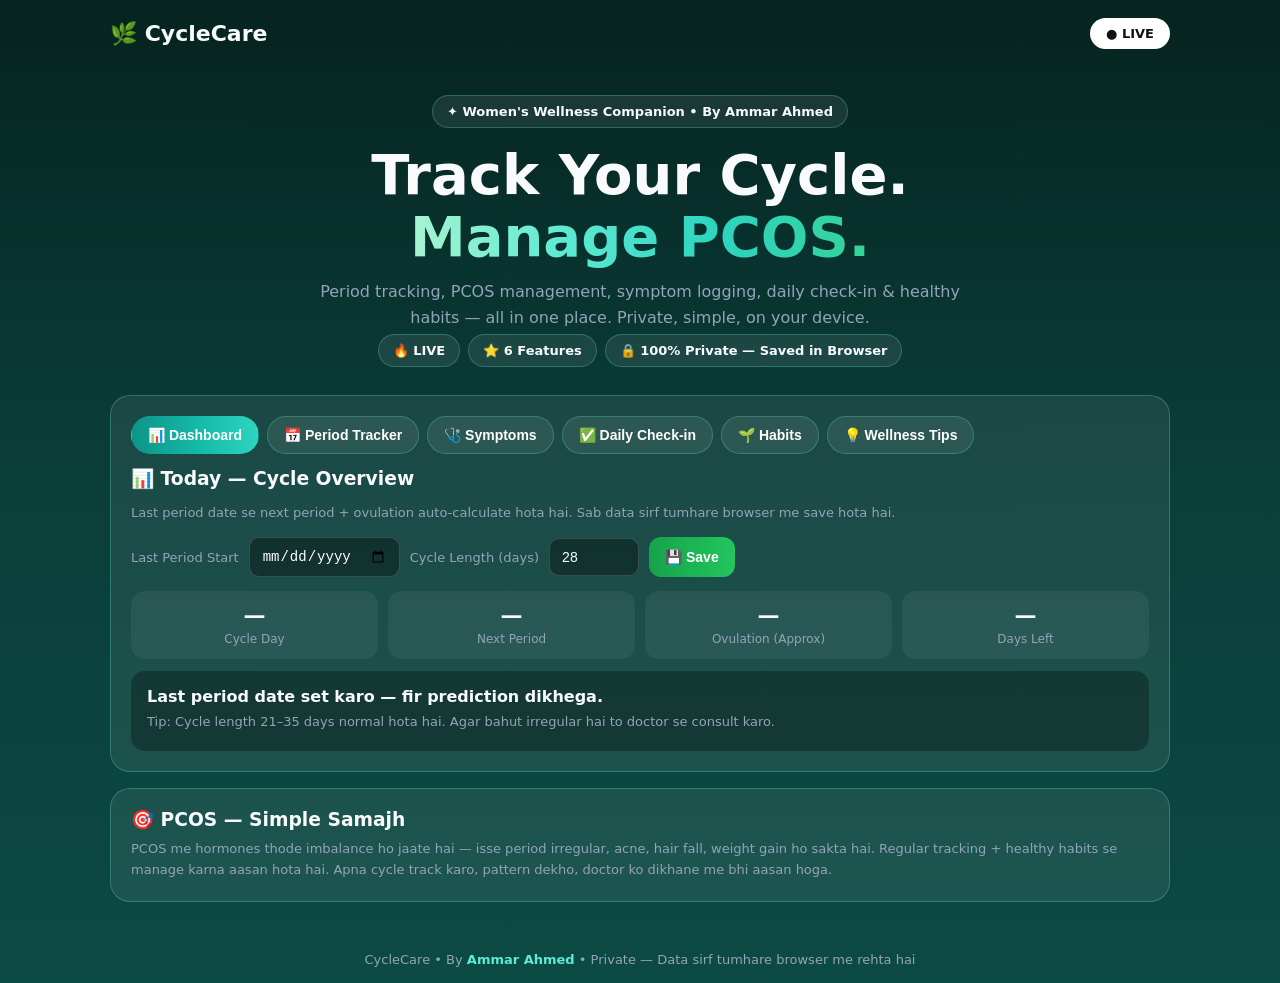
==== index.html @ 5d0e98dc "Update index.html" ====
<!DOCTYPE html>
<html lang="en">
<head><style>
@font-face {
  font-family: "Optimistic";
  font-style: normal;
  font-weight: 400 600;
  font-display: swap;
  src: url("/fonts/OptimisticAI_VF_Optimized.woff2") format("woff2");
}
@font-face {
  font-family: "Optimistic Mono";
  font-style: normal;
  font-weight: 400;
  font-display: swap;
  src: url("/fonts/OptimisticMono_W_TextRegular.woff2") format("woff2");
}
:where(html) {
  font-family: "Optimistic", system-ui, sans-serif;
}
:where(code, pre, kbd, samp) {
  font-family: "Optimistic Mono", ui-monospace, monospace;
}
</style>
<meta charset="utf-8">
<meta name="viewport" content="width=device-width,initial-scale=1">
<title>CycleCare - PCOS Management - Ammar Ahmed</title>
<link rel="stylesheet" href="cyclecare.css">
<style>
*{box-sizing:border-box}body{margin:0;font-family:system-ui,sans-serif;background:linear-gradient(180deg,#06231F 0%,#0A3D38 45%,#0C4A44 100%);color:#f8fafc;min-height:100vh}
.topnav{max-width:1100px;margin:0 auto;padding:18px 20px;display:flex;justify-content:space-between;align-items:center}.logo{font-weight:800;font-size:22px}.live{background:#fff;color:#111;padding:8px 16px;border-radius:999px;font-weight:700;font-size:13px}
.hero{max-width:1100px;margin:0 auto;padding:24px 20px 6px;text-align:center}.hero h1{font-size:clamp(36px,7vw,56px);line-height:1.1;margin:12px 0}.hero h1 span{background:linear-gradient(90deg,#A7F3D0,#5EEAD4,#2DD4BF,#34D399);-webkit-background-clip:text;-webkit-text-fill-color:transparent;background-clip:text}.hero p{color:#94a3b8;max-width:640px;margin:0 auto;line-height:1.6}
.pill{background:rgba(255,255,255,.08);border:1px solid rgba(94,234,212,.28);padding:8px 14px;border-radius:999px;font-size:13px;font-weight:600;display:inline-block;margin:4px}
.wrap{max-width:1100px;margin:0 auto;padding:18px 20px}.card{background:rgba(255,255,255,.07);border:1px solid rgba(94,234,212,.28);border-radius:20px;padding:20px;margin-bottom:16px}
.tabs{display:flex;gap:8px;flex-wrap:wrap;margin-bottom:14px}.tab{padding:10px 16px;border-radius:999px;background:rgba(255,255,255,.08);border:1px solid rgba(94,234,212,.28);color:#fff;cursor:pointer;font-weight:700;font-size:14px}.tab.active{background:linear-gradient(90deg,#0D9488,#14B8A6,#2DD4BF);border-color:transparent}
.controls{display:flex;gap:10px;flex-wrap:wrap;align-items:center}.controls label{font-size:13px;color:#94a3b8}.controls select,.controls input[type=number],.controls input[type=date]{background:rgba(0,0,0,.35);border:1px solid rgba(255,255,255,.15);color:#fff;padding:10px 12px;border-radius:10px;font-size:14px}
button{padding:12px 16px;border:none;border-radius:12px;background:linear-gradient(90deg,#0D9488,#14B8A6,#2DD4BF);color:#fff;font-weight:700;cursor:pointer;font-size:14px}button.secondary{background:#334155}button.green{background:linear-gradient(90deg,#16a34a,#22c55e)}button.red{background:#7f1d1d}
.stats{display:flex;gap:10px;flex-wrap:wrap}.stat{flex:1;min-width:110px;background:rgba(255,255,255,.06);border-radius:14px;padding:12px;text-align:center}.stat b{font-size:22px;display:block}.stat span{font-size:12px;color:#94a3b8}
.chip{display:inline-block;padding:8px 12px;border-radius:999px;background:rgba(255,255,255,.08);border:1px solid rgba(94,234,212,.28);margin:4px;cursor:pointer;font-size:13px}.chip.on{background:linear-gradient(90deg,#0D9488,#14B8A6);border-color:transparent}
.cal{display:grid;grid-template-columns:repeat(7,1fr);gap:6px;margin-top:12px}.day{background:rgba(0,0,0,.3);border:1px solid rgba(94,234,212,.2);border-radius:12px;padding:10px 4px;text-align:center;cursor:pointer;font-size:13px}.day.period{background:linear-gradient(135deg,#DC2626,#F87171);color:#fff}.day.ovu{background:linear-gradient(135deg,#F59E0B,#FDE68A);color:#111}.day.today{outline:2px solid #2DD4BF}
.list-box{background:rgba(0,0,0,.3);border-radius:14px;padding:16px;min-height:80px}.small{font-size:13px;color:#94a3b8;line-height:1.6}.footer{text-align:center;color:#94a3b8;font-size:13px;padding:16px}
.habit{display:flex;justify-content:space-between;align-items:center;background:rgba(0,0,0,.3);border-radius:12px;padding:12px;margin:8px 0}
</style>
</head>
<body>
<div class="topnav"><div class="logo">🌿 CycleCare</div><div class="live">● LIVE</div></div>
<div class="hero"><div class="pill">✦ Women's Wellness Companion • By Ammar Ahmed</div><h1>Track Your Cycle.<br><span>Manage PCOS.</span></h1><p>Period tracking, PCOS management, symptom logging, daily check-in & healthy habits — all in one place. Private, simple, on your device.</p><div><span class="pill">🔥 LIVE</span><span class="pill">⭐ 6 Features</span><span class="pill">🔒 100% Private — Saved in Browser</span></div></div>
<div class="wrap">
<div class="card">
<div class="tabs" id="tabs">
<button class="tab active" type="button" data-tab="dashboard" onclick="switchTab('dashboard')">📊 Dashboard</button>
<button class="tab" type="button" data-tab="tracker" onclick="switchTab('tracker')">📅 Period Tracker</button>
<button class="tab" type="button" data-tab="symptoms" onclick="switchTab('symptoms')">🩺 Symptoms</button>
<button class="tab" type="button" data-tab="checkin" onclick="switchTab('checkin')">✅ Daily Check-in</button>
<button class="tab" type="button" data-tab="habits" onclick="switchTab('habits')">🌱 Habits</button>
<button class="tab" type="button" data-tab="tips" onclick="switchTab('tips')">💡 Wellness Tips</button>
</div>

<div id="panel-dashboard">
<h3 style="margin:0">📊 Today — Cycle Overview</h3>
<p class="small">Last period date se next period + ovulation auto-calculate hota hai. Sab data sirf tumhare browser me save hota hai.</p>
<div class="controls"><label>Last Period Start</label><input type="date" id="lastPeriod"><label>Cycle Length (days)</label><input type="number" id="cycleLen" value="28" min="21" max="45" style="width:90px"><button type="button" class="green" onclick="saveSettings()">💾 Save</button></div>
<div class="stats" style="margin-top:14px"><div class="stat"><b id="cycleDay">—</b><span>Cycle Day</span></div><div class="stat"><b id="nextPeriod">—</b><span>Next Period</span></div><div class="stat"><b id="ovuDay">—</b><span>Ovulation (Approx)</span></div><div class="stat"><b id="daysLeft">—</b><span>Days Left</span></div></div>
<div class="list-box" style="margin-top:12px"><b id="dashMsg">Last period date set karo — fir prediction dikhega.</b><p class="small" id="dashTip" style="margin:6px 0 0">Tip: Cycle length 21–35 days normal hota hai. Agar bahut irregular hai to doctor se consult karo.</p></div>
</div>

<div id="panel-tracker" style="display:none">
<h3 style="margin:0">📅 Period Tracker — This Month</h3><p class="small">Kisi bhi date pe click karo — Period / Spotting / Clear. Red = Period, Yellow = Ovulation (approx).</p>
<div class="controls"><button type="button" onclick="prevMonth()">◀ Prev</button><b id="monthLabel"></b><button type="button" onclick="nextMonth()">Next ▶</button><button type="button" class="secondary" onclick="clearMarks()">🗑️ Clear Marks</button></div>
<div class="cal" id="calendar"></div><p class="small" id="calMsg">Tap a date to mark Period.</p>
</div>

<div id="panel-symptoms" style="display:none">
<h3 style="margin:0">🩺 Symptoms — Aaj kaisa feel ho raha hai?</h3><p class="small">Symptoms pe click karo — selected wale save ho jayenge. Fir neeche Save dabao.</p>
<div id="symptomChips"></div>
<div class="controls" style="margin-top:10px"><button type="button" class="green" onclick="saveSymptoms()">💾 Save Today's Symptoms</button><button type="button" class="secondary" onclick="clearSymptoms()">Clear</button></div>
<div class="list-box" style="margin-top:12px"><b>Saved:</b><p class="small" id="savedSymptoms">Abhi kuch saved nahi hai.</p></div>
</div>

<div id="panel-checkin" style="display:none">
<h3 style="margin:0">✅ Daily Check-in</h3><p class="small">Mood, Energy, Sleep, Water, Exercise — daily track karo, pattern samajh aayega.</p>
<div class="controls"><label>Mood</label><select id="mood"><option>😊 Happy</option><option>😐 Okay</option><option>😔 Low</option><option>😡 Irritated</option><option>😰 Anxious</option></select><label>Energy (1-10)</label><input type="number" id="energy" value="6" min="1" max="10" style="width:80px"><label>Sleep (hrs)</label><input type="number" id="sleep" value="7" min="0" max="14" style="width:80px"><label>Water (glasses)</label><input type="number" id="water" value="6" min="0" max="15" style="width:80px"></div>
<div class="controls" style="margin-top:10px"><label>Exercise</label><select id="exercise"><option>🚶 Walk</option><option>🧘 Yoga</option><option>🏃 Run</option><option>🏋️ Gym</option><option>❌ Rest Day</option></select><button type="button" class="green" onclick="saveCheckin()">💾 Save Check-in</button></div>
<div class="list-box" style="margin-top:12px"><b>Today's Check-in:</b><p class="small" id="savedCheckin">Abhi check-in nahi hua.</p></div>
</div>

<div id="panel-habits" style="display:none">
<h3 style="margin:0">🌱 Healthy Habits for PCOS</h3><p class="small">Roz ke chhote habits — tick karo, streak banao.</p>
<div id="habitList"></div><p class="small" id="habitScore">Completed: 0 / 6</p>
</div>

<div id="panel-tips" style="display:none">
<h3 style="margin:0">💡 Wellness Tips</h3>
<div class="list-box"><b>🥗 Diet:</b><p class="small">High-fibre food, protein har meal me, sugary drinks kam. Whole grains + green vegetables PCOS me help karte hai.</p></div>
<div class="list-box" style="margin-top:10px"><b>🏃 Movement:</b><p class="small">Roz 30 min walk ya yoga. Heavy workout se zyada regular light exercise PCOS me better hota hai.</p></div>
<div class="list-box" style="margin-top:10px"><b>😴 Sleep:</b><p class="small">7-8 hrs sleep lo. Late night + phone light hormones ko disturb karta hai.</p></div>
<div class="list-box" style="margin-top:10px"><b>⚠️ Doctor kab dikhaye:</b><p class="small">Period 3+ mahine miss, bahut heavy bleeding, bahut dard, ya achanak weight gain/hair fall — to doctor se consult karo. Ye app medical advice nahi hai.</p></div>
</div>
</div>
<div class="card"><h3 style="margin:0 0 8px">🎯 PCOS — Simple Samajh</h3><p class="small" style="margin:0">PCOS me hormones thode imbalance ho jaate hai — isse period irregular, acne, hair fall, weight gain ho sakta hai. Regular tracking + healthy habits se manage karna aasan hota hai. Apna cycle track karo, pattern dekho, doctor ko dikhane me bhi aasan hoga.</p></div>
</div>
<div class="footer">CycleCare • By <b style="color:#5EEAD4">Ammar Ahmed</b> • Private — Data sirf tumhare browser me rehta hai</div>
<script>
var symptomsList=['Cramps','Bloating','Mood Swings','Acne','Hair Fall','Fatigue','Headache','Back Pain','Nausea','Breast Tenderness','Cravings','Irregular Period'];
var selectedSymptoms=[];var marks={};var viewDate=new Date();
var habitsList=['🥗 Healthy Breakfast','💧 8 Glasses Water','🚶 30 Min Walk','🧘 10 Min Yoga / Stretch','😴 7+ Hrs Sleep','📵 No Phone 30 Min Before Sleep'];
var habitDone=[];
function switchTab(tab){document.querySelectorAll('.tab').forEach(function(b){b.classList.toggle('active',b.getAttribute('data-tab')===tab)});['dashboard','tracker','symptoms','checkin','habits','tips'].forEach(function(p){var el=document.getElementById('panel-'+p);if(el)el.style.display=(p===tab)?'block':'none'});if(tab==='tracker')renderCalendar();}
function saveSettings(){var d=document.getElementById('lastPeriod').value;var len=parseInt(document.getElementById('cycleLen').value)||28;if(!d){alert('Last period date choose karo');return}localStorage.setItem('cc_last',d);localStorage.setItem('cc_len',len);updateDashboard();alert('Saved ✅');}
function updateDashboard(){var d=localStorage.getItem('cc_last');var len=parseInt(localStorage.getItem('cc_len')||28);document.getElementById('cycleLen').value=len;if(!d)return;document.getElementById('lastPeriod').value=d;var last=new Date(d);var today=new Date();today.setHours(0,0,0,0);var diff=Math.floor((today-last)/86400000)+1;var next=new Date(last);next.setDate(next.getDate()+len);var ovu=new Date(last);ovu.setDate(ovu.getDate()+Math.floor(len/2));var left=Math.max(0,Math.ceil((next-today)/86400000));document.getElementById('cycleDay').innerText='Day '+Math.max(1,diff);document.getElementById('nextPeriod').innerText=next.toDateString().slice(4);document.getElementById('ovuDay').innerText=ovu.toDateString().slice(4);document.getElementById('daysLeft').innerText=left+' days';document.getElementById('dashMsg').innerText='Cycle Day '+diff+' — Next period '+next.toDateString().slice(4)+' ko expected hai.';}
function renderCalendar(){var y=viewDate.getFullYear(),m=viewDate.getMonth();document.getElementById('monthLabel').innerText=viewDate.toLocaleString('en',{month:'long',year:'numeric'});var box=document.getElementById('calendar');box.innerHTML='';var first=new Date(y,m,1);var days=new Date(y,m+1,0).getDate();for(var i=0;i<first.getDay();i++){var e=document.createElement('div');box.appendChild(e);}for(var d=1;d<=days;d++){var dt=new Date(y,m,d);var key=dt.toISOString().slice(0,10);var el=document.createElement('div');el.className='day';el.innerText=d;if(marks[key])el.classList.add('period');var today=new Date();if(dt.toDateString()===today.toDateString())el.classList.add('today');(function(k,el2){el2.onclick=function(){if(marks[k])delete marks[k];else marks[k]='period';localStorage.setItem('cc_marks',JSON.stringify(marks));renderCalendar();}})(key,el);box.appendChild(el);}document.getElementById('calMsg').innerText='Marked days: '+Object.keys(marks).length;}
function prevMonth(){viewDate.setMonth(viewDate.getMonth()-1);renderCalendar();}function nextMonth(){viewDate.setMonth(viewDate.getMonth()+1);renderCalendar();}function clearMarks(){marks={};localStorage.removeItem('cc_marks');renderCalendar();}
function renderSymptoms(){var box=document.getElementById('symptomChips');box.innerHTML='';symptomsList.forEach(function(s){var c=document.createElement('span');c.className='chip'+(selectedSymptoms.includes(s)?' on':'');c.innerText=s;c.onclick=function(){if(selectedSymptoms.includes(s))selectedSymptoms=selectedSymptoms.filter(function(x){return x!==s});else selectedSymptoms.push(s);renderSymptoms();};box.appendChild(c);});}
function saveSymptoms(){localStorage.setItem('cc_symptoms_'+new Date().toISOString().slice(0,10),JSON.stringify(selectedSymptoms));document.getElementById('savedSymptoms').innerText=selectedSymptoms.length?selectedSymptoms.join(', '):'Koi symptom select nahi kiya.';alert('Symptoms saved ✅');}function clearSymptoms(){selectedSymptoms=[];renderSymptoms();}
function saveCheckin(){var data={mood:document.getElementById('mood').value,energy:document.getElementById('energy').value,sleep:document.getElementById('sleep').value,water:document.getElementById('water').value,exercise:document.getElementById('exercise').value};localStorage.setItem('cc_checkin_'+new Date().toISOString().slice(0,10),JSON.stringify(data));document.getElementById('savedCheckin').innerText=data.mood+' | Energy '+data.energy+'/10 | Sleep '+data.sleep+'h | Water '+data.water+' glasses | '+data.exercise;alert('Check-in saved ✅');}
function renderHabits(){var box=document.getElementById('habitList');box.innerHTML='';habitsList.forEach(function(h,i){var row=document.createElement('div');row.className='habit';var done=habitDone.includes(i);row.innerHTML='<span>'+(done?'✅ ':'⬜ ')+h+'</span>';var b=document.createElement('button');b.innerText=done?'Done ✓':'Mark Done';b.className=done?'green':'secondary';b.onclick=function(){if(done)habitDone=habitDone.filter(function(x){return x!==i});else habitDone.push(i);localStorage.setItem('cc_habits_'+new Date().toISOString().slice(0,10),JSON.stringify(habitDone));renderHabits();};row.appendChild(b);box.appendChild(row);});document.getElementById('habitScore').innerText='Completed: '+habitDone.length+' / '+habitsList.length;}
function loadAll(){try{marks=JSON.parse(localStorage.getItem('cc_marks')||'{}');}catch(e){marks={};}var today=new Date().toISOString().slice(0,10);try{habitDone=JSON.parse(localStorage.getItem('cc_habits_'+today)||'[]');}catch(e){habitDone=[];}var s=localStorage.getItem('cc_symptoms_'+today);if(s)document.getElementById('savedSymptoms').innerText=JSON.parse(s).join(', ')||'—';var c=localStorage.getItem('cc_checkin_'+today);if(c){var d=JSON.parse(c);document.getElementById('savedCheckin').innerText=d.mood+' | Energy '+d.energy+'/10 | Sleep '+d.sleep+'h | Water '+d.water+' glasses | '+d.exercise;}updateDashboard();renderCalendar();renderSymptoms();renderHabits();}
loadAll();
</script>
<script>(function(){var loc=location.href.replace(/#.*$/,"");var ATTR_NAMES=["data-product-id","data-productid","data-product_id","product-id","productid","product_id","data-source-entity-id","source-entity-id","source_entity_id","data-product","data-metadata","data-meta"];var DATASET_KEYS=["productId","productid","product_id","sourceEntityId","sourceentityid","source_entity_id","product","metadata","meta"];function readProductId(value){if(typeof value!=="string"||value.length===0)return null;if(/^[0-9]{6,}$/.test(value))return value;var match=value.match(/(?:product(?:_|-)?id|source(?:_|-)?entity(?:_|-)?id)["'=:\s]+([0-9]{6,})/i);return match?match[1]:null}function extractProductId(start){for(var node=start;node&&node!==document.body;node=node.parentElement){for(var i=0;i<ATTR_NAMES.length;i++){var attrValue=node.getAttribute&&node.getAttribute(ATTR_NAMES[i]);var attrProductId=readProductId(attrValue);if(attrProductId)return attrProductId}var dataset=node.dataset||null;if(dataset){for(var j=0;j<DATASET_KEYS.length;j++){var dataValue=dataset[DATASET_KEYS[j]];var dataProductId=readProductId(dataValue);if(dataProductId)return dataProductId}}}return null}function isInlineMediaSlotElement(node){return !!(node&&node.getAttribute&&node.getAttribute("data-clippy-inline-media-slot")!==null)}function findInlineMediaSlot(start){for(var node=start;node&&node!==document.body;node=node.parentElement){if(isInlineMediaSlotElement(node))return node}return null}function readInlineMediaUrl(node){if(!node)return null;return node.getAttribute&&((node.getAttribute("data-clippy-inline-media-url")||node.getAttribute("data-url")||node.getAttribute("data_url")))||node.href||null}function stripHash(url){return String(url).replace(/#.*$/,"")}function urlsMatch(a,b){if(!a||!b)return false;try{return stripHash(new URL(a,loc).href)===stripHash(new URL(b,loc).href)}catch(_){return stripHash(a)===stripHash(b)}}function isFirstPartyReelUrl(value){try{var url=new URL(value,loc);if(url.protocol!=="https:")return false;var host=url.hostname.toLowerCase();var supported=host==="instagram.com"||host.endsWith(".instagram.com")||host==="facebook.com"||host.endsWith(".facebook.com");return supported&&/\/reels?\//i.test(url.pathname)}catch(_){return false}}function isInlineMediaUrlClick(node,href){var slot=findInlineMediaSlot(node);if(!slot)return false;var slotUrl=readInlineMediaUrl(slot);if(slotUrl)return urlsMatch(href,slotUrl);return isFirstPartyReelUrl(href)}function findDataHref(start){for(var node=start;node&&node!==document.body;node=node.parentElement){if(node.getAttribute){var href=node.getAttribute("data-href")||node.getAttribute("data-url");if(href)return{href:href,node:node}}}return null}var nativeOpen=window.open;window.open=function(url){if(parent!==window&&typeof url==="string"&&/^https?:\/\//.test(url)){parent.postMessage({type:"ecto:usercontent-link-click",href:url},"*");return null}return nativeOpen?nativeOpen.apply(window,arguments):null};document.addEventListener("click",function(e){var target=e.target instanceof Element?e.target:null;if(!target)return;if(parent===window)return;var a=target.closest?target.closest("a[href]"):null;if(a&&a.href&&/^https?:\/\//.test(a.href)&&a.href.replace(/#.*$/,"")!==loc){if(isInlineMediaUrlClick(a,a.href))return;var productId=extractProductId(target)||extractProductId(a);if(productId){e.preventDefault();parent.postMessage({type:"ecto-artifact-link-click",productId:productId},"*"
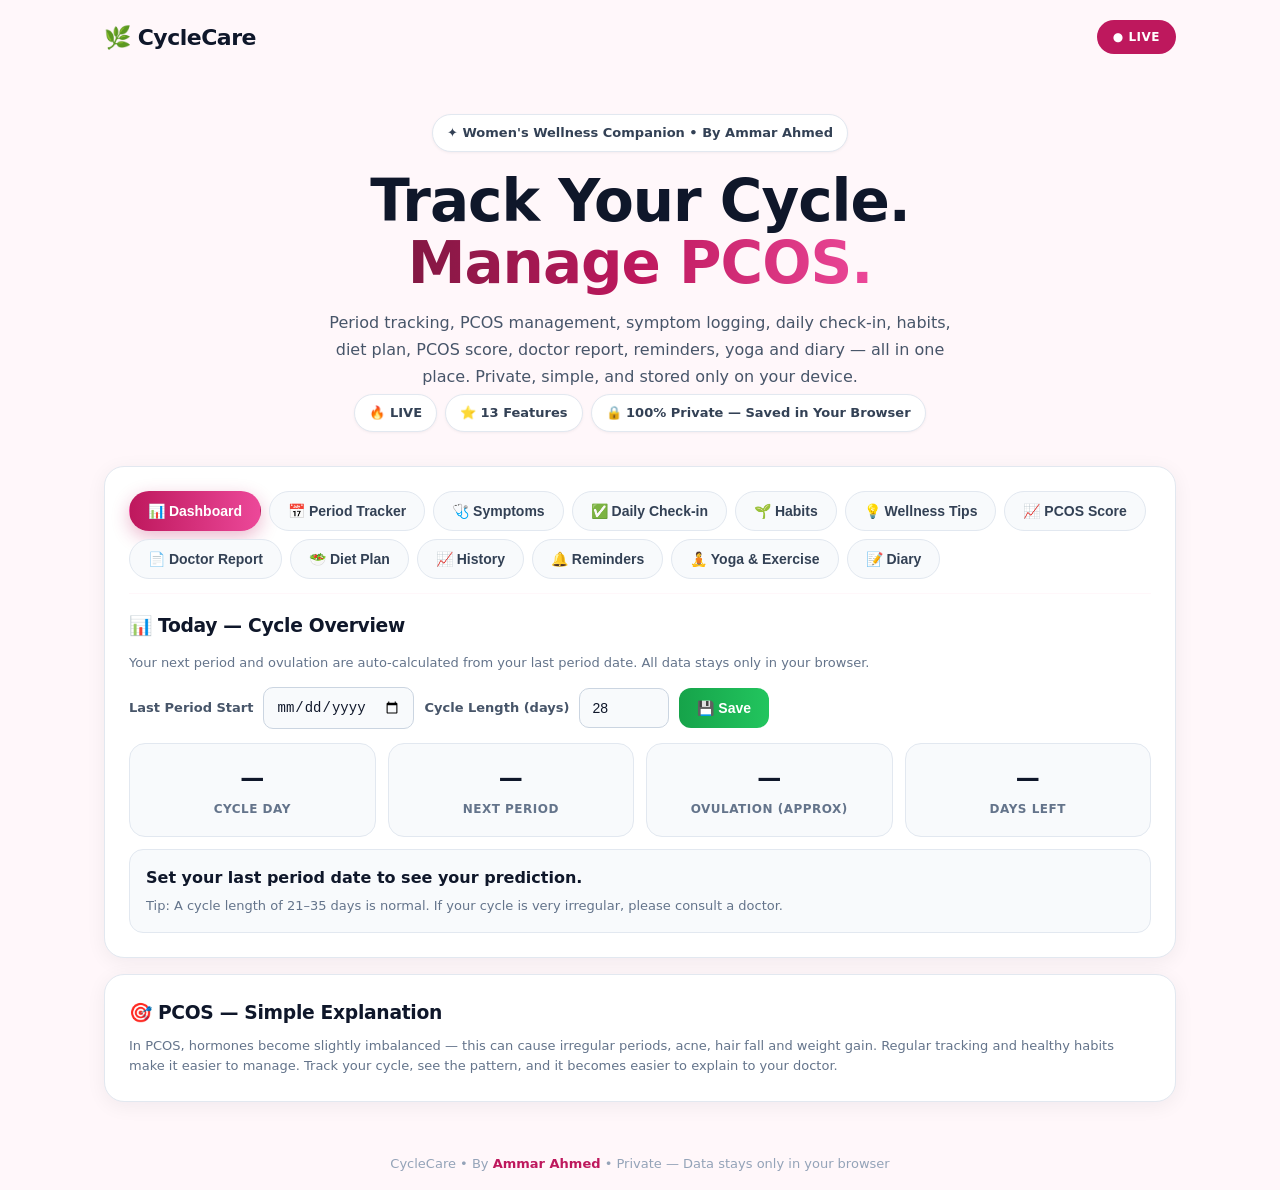
==== commit c581778e: "Update index.html" ====
--- a/index.html
+++ b/index.html
@@ -27,24 +27,24 @@
 <title>CycleCare - PCOS Management - Ammar Ahmed</title>
 <link rel="stylesheet" href="cyclecare.css">
 <style>
-*{box-sizing:border-box}body{margin:0;font-family:system-ui,sans-serif;background:linear-gradient(180deg,#06231F 0%,#0A3D38 45%,#0C4A44 100%);color:#f8fafc;min-height:100vh}
-.topnav{max-width:1100px;margin:0 auto;padding:18px 20px;display:flex;justify-content:space-between;align-items:center}.logo{font-weight:800;font-size:22px}.live{background:#fff;color:#111;padding:8px 16px;border-radius:999px;font-weight:700;font-size:13px}
-.hero{max-width:1100px;margin:0 auto;padding:24px 20px 6px;text-align:center}.hero h1{font-size:clamp(36px,7vw,56px);line-height:1.1;margin:12px 0}.hero h1 span{background:linear-gradient(90deg,#A7F3D0,#5EEAD4,#2DD4BF,#34D399);-webkit-background-clip:text;-webkit-text-fill-color:transparent;background-clip:text}.hero p{color:#94a3b8;max-width:640px;margin:0 auto;line-height:1.6}
-.pill{background:rgba(255,255,255,.08);border:1px solid rgba(94,234,212,.28);padding:8px 14px;border-radius:999px;font-size:13px;font-weight:600;display:inline-block;margin:4px}
-.wrap{max-width:1100px;margin:0 auto;padding:18px 20px}.card{background:rgba(255,255,255,.07);border:1px solid rgba(94,234,212,.28);border-radius:20px;padding:20px;margin-bottom:16px}
-.tabs{display:flex;gap:8px;flex-wrap:wrap;margin-bottom:14px}.tab{padding:10px 16px;border-radius:999px;background:rgba(255,255,255,.08);border:1px solid rgba(94,234,212,.28);color:#fff;cursor:pointer;font-weight:700;font-size:14px}.tab.active{background:linear-gradient(90deg,#0D9488,#14B8A6,#2DD4BF);border-color:transparent}
-.controls{display:flex;gap:10px;flex-wrap:wrap;align-items:center}.controls label{font-size:13px;color:#94a3b8}.controls select,.controls input[type=number],.controls input[type=date]{background:rgba(0,0,0,.35);border:1px solid rgba(255,255,255,.15);color:#fff;padding:10px 12px;border-radius:10px;font-size:14px}
-button{padding:12px 16px;border:none;border-radius:12px;background:linear-gradient(90deg,#0D9488,#14B8A6,#2DD4BF);color:#fff;font-weight:700;cursor:pointer;font-size:14px}button.secondary{background:#334155}button.green{background:linear-gradient(90deg,#16a34a,#22c55e)}button.red{background:#7f1d1d}
-.stats{display:flex;gap:10px;flex-wrap:wrap}.stat{flex:1;min-width:110px;background:rgba(255,255,255,.06);border-radius:14px;padding:12px;text-align:center}.stat b{font-size:22px;display:block}.stat span{font-size:12px;color:#94a3b8}
-.chip{display:inline-block;padding:8px 12px;border-radius:999px;background:rgba(255,255,255,.08);border:1px solid rgba(94,234,212,.28);margin:4px;cursor:pointer;font-size:13px}.chip.on{background:linear-gradient(90deg,#0D9488,#14B8A6);border-color:transparent}
-.cal{display:grid;grid-template-columns:repeat(7,1fr);gap:6px;margin-top:12px}.day{background:rgba(0,0,0,.3);border:1px solid rgba(94,234,212,.2);border-radius:12px;padding:10px 4px;text-align:center;cursor:pointer;font-size:13px}.day.period{background:linear-gradient(135deg,#DC2626,#F87171);color:#fff}.day.ovu{background:linear-gradient(135deg,#F59E0B,#FDE68A);color:#111}.day.today{outline:2px solid #2DD4BF}
-.list-box{background:rgba(0,0,0,.3);border-radius:14px;padding:16px;min-height:80px}.small{font-size:13px;color:#94a3b8;line-height:1.6}.footer{text-align:center;color:#94a3b8;font-size:13px;padding:16px}
-.habit{display:flex;justify-content:space-between;align-items:center;background:rgba(0,0,0,.3);border-radius:12px;padding:12px;margin:8px 0}
+*{box-sizing:border-box}body{margin:0;font-family:'Segoe UI',system-ui,-apple-system,sans-serif;background:#FFF7FA;color:#0F172A;min-height:100vh;line-height:1.5}
+.topnav{max-width:1120px;margin:0 auto;padding:20px 24px;display:flex;justify-content:space-between;align-items:center}.logo{font-weight:800;font-size:22px;color:#0F172A;letter-spacing:-.5px}.logo span{color:#BE185D}.live{background:#BE185D;color:#fff;padding:8px 16px;border-radius:999px;font-weight:700;font-size:12px;letter-spacing:.5px}
+.hero{max-width:1120px;margin:0 auto;padding:36px 24px 10px;text-align:center}.hero h1{font-size:clamp(38px,6vw,58px);line-height:1.08;margin:14px 0;letter-spacing:-1px;color:#0F172A}.hero h1 span{background:linear-gradient(90deg,#831843,#BE185D,#EC4899);-webkit-background-clip:text;-webkit-text-fill-color:transparent;background-clip:text}.hero p{color:#475569;max-width:640px;margin:0 auto;line-height:1.7;font-size:16px}
+.pill{background:#fff;border:1px solid #E2E8F0;padding:8px 14px;border-radius:999px;font-size:13px;font-weight:600;display:inline-block;margin:4px;color:#334155;box-shadow:0 1px 3px rgba(0,0,0,.05)}
+.wrap{max-width:1120px;margin:0 auto;padding:20px 24px}.card{background:#fff;border:1px solid #E2E8F0;border-radius:20px;padding:24px;margin-bottom:16px;box-shadow:0 4px 20px rgba(15,23,42,.06)}
+.card h3{color:#0F172A;letter-spacing:-.3px}.tabs{display:flex;gap:8px;flex-wrap:wrap;margin-bottom:18px;padding-bottom:14px;border-bottom:1px solid #FFF7FA}.tab{padding:11px 18px;border-radius:999px;background:#F8FAFC;border:1px solid #E2E8F0;color:#334155;cursor:pointer;font-weight:700;font-size:14px;transition:.15s}.tab:hover{border-color:#FBCFE8;background:#FFF1F2}.tab.active{background:linear-gradient(90deg,#BE185D,#EC4899);border-color:transparent;color:#fff;box-shadow:0 6px 18px rgba(190,24,93,.3)}
+.controls{display:flex;gap:10px;flex-wrap:wrap;align-items:center}.controls label{font-size:13px;color:#475569;font-weight:600}.controls select,.controls input[type=number],.controls input[type=date]{background:#F8FAFC;border:1px solid #CBD5E1;color:#0F172A;padding:11px 12px;border-radius:10px;font-size:14px;outline:none}.controls select:focus,.controls input:focus{border-color:#EC4899;box-shadow:0 0 0 3px rgba(236,72,153,.15)}
+button{padding:12px 18px;border:none;border-radius:12px;background:linear-gradient(90deg,#BE185D,#EC4899);color:#fff;font-weight:700;cursor:pointer;font-size:14px;transition:.15s}button:hover{transform:translateY(-1px);box-shadow:0 8px 18px rgba(190,24,93,.25)}button.secondary{background:#334155}button.green{background:linear-gradient(90deg,#16A34A,#22C55E)}button.red{background:#7F1D1D}
+.stats{display:flex;gap:12px;flex-wrap:wrap}.stat{flex:1;min-width:120px;background:#F8FAFC;border:1px solid #E2E8F0;border-radius:16px;padding:16px;text-align:center}.stat b{font-size:24px;display:block;color:#0F172A}.stat span{font-size:12px;color:#64748B;font-weight:600;text-transform:uppercase;letter-spacing:.5px}
+.chip{display:inline-block;padding:9px 14px;border-radius:999px;background:#F8FAFC;border:1px solid #E2E8F0;margin:4px;cursor:pointer;font-size:13px;font-weight:600;color:#334155}.chip.on{background:linear-gradient(90deg,#BE185D,#EC4899);border-color:transparent;color:#fff}
+.cal{display:grid;grid-template-columns:repeat(7,1fr);gap:6px;margin-top:12px}.day{background:#F8FAFC;border:1px solid #E2E8F0;border-radius:12px;padding:12px 4px;text-align:center;cursor:pointer;font-size:13px;font-weight:600;color:#334155}.day:hover{border-color:#EC4899}.day.period{background:linear-gradient(135deg,#DC2626,#F87171);color:#fff;border-color:transparent}.day.ovu{background:linear-gradient(135deg,#F59E0B,#FDE68A);color:#111}.day.today{outline:2px solid #EC4899;outline-offset:1px}
+.list-box{background:#F8FAFC;border:1px solid #E2E8F0;border-radius:14px;padding:16px;min-height:80px;color:#0F172A}.small{font-size:13px;color:#64748B;line-height:1.6}.footer{text-align:center;color:#94A3B8;font-size:13px;padding:16px}.footer b{color:#BE185D}
+.habit{display:flex;justify-content:space-between;align-items:center;background:#F8FAFC;border:1px solid #E2E8F0;border-radius:12px;padding:12px 14px;margin:8px 0;font-weight:600}
 </style>
 </head>
 <body>
 <div class="topnav"><div class="logo">🌿 CycleCare</div><div class="live">● LIVE</div></div>
-<div class="hero"><div class="pill">✦ Women's Wellness Companion • By Ammar Ahmed</div><h1>Track Your Cycle.<br><span>Manage PCOS.</span></h1><p>Period tracking, PCOS management, symptom logging, daily check-in & healthy habits — all in one place. Private, simple, on your device.</p><div><span class="pill">🔥 LIVE</span><span class="pill">⭐ 6 Features</span><span class="pill">🔒 100% Private — Saved in Browser</span></div></div>
+<div class="hero"><div class="pill">✦ Women's Wellness Companion • By Ammar Ahmed</div><h1>Track Your Cycle.<br><span>Manage PCOS.</span></h1><p>Period tracking, PCOS management, symptom logging, daily check-in, habits, diet plan, PCOS score, doctor report, reminders, yoga and diary — all in one place. Private, simple, and stored only on your device.</p><div><span class="pill">🔥 LIVE</span><span class="pill">⭐ 13 Features</span><span class="pill">🔒 100% Private — Saved in Your Browser</span></div></div>
 <div class="wrap">
 <div class="card">
 <div class="tabs" id="tabs">
@@ -54,67 +54,121 @@
 <button class="tab" type="button" data-tab="checkin" onclick="switchTab('checkin')">✅ Daily Check-in</button>
 <button class="tab" type="button" data-tab="habits" onclick="switchTab('habits')">🌱 Habits</button>
 <button class="tab" type="button" data-tab="tips" onclick="switchTab('tips')">💡 Wellness Tips</button>
+<button class="tab" type="button" data-tab="score" onclick="switchTab('score')">📈 PCOS Score</button>
+<button class="tab" type="button" data-tab="report" onclick="switchTab('report')">📄 Doctor Report</button>
+<button class="tab" type="button" data-tab="diet" onclick="switchTab('diet')">🥗 Diet Plan</button>
+<button class="tab" type="button" data-tab="history" onclick="switchTab('history')">📈 History</button>
+<button class="tab" type="button" data-tab="reminders" onclick="switchTab('reminders')">🔔 Reminders</button>
+<button class="tab" type="button" data-tab="yoga" onclick="switchTab('yoga')">🧘 Yoga & Exercise</button>
+<button class="tab" type="button" data-tab="diary" onclick="switchTab('diary')">📝 Diary</button>
 </div>
 
 <div id="panel-dashboard">
 <h3 style="margin:0">📊 Today — Cycle Overview</h3>
-<p class="small">Last period date se next period + ovulation auto-calculate hota hai. Sab data sirf tumhare browser me save hota hai.</p>
+<p class="small">Your next period and ovulation are auto-calculated from your last period date. All data stays only in your browser.</p>
 <div class="controls"><label>Last Period Start</label><input type="date" id="lastPeriod"><label>Cycle Length (days)</label><input type="number" id="cycleLen" value="28" min="21" max="45" style="width:90px"><button type="button" class="green" onclick="saveSettings()">💾 Save</button></div>
 <div class="stats" style="margin-top:14px"><div class="stat"><b id="cycleDay">—</b><span>Cycle Day</span></div><div class="stat"><b id="nextPeriod">—</b><span>Next Period</span></div><div class="stat"><b id="ovuDay">—</b><span>Ovulation (Approx)</span></div><div class="stat"><b id="daysLeft">—</b><span>Days Left</span></div></div>
-<div class="list-box" style="margin-top:12px"><b id="dashMsg">Last period date set karo — fir prediction dikhega.</b><p class="small" id="dashTip" style="margin:6px 0 0">Tip: Cycle length 21–35 days normal hota hai. Agar bahut irregular hai to doctor se consult karo.</p></div>
+<div class="list-box" style="margin-top:12px"><b id="dashMsg">Set your last period date to see your prediction.</b><p class="small" id="dashTip" style="margin:6px 0 0">Tip: A cycle length of 21–35 days is normal. If your cycle is very irregular, please consult a doctor.</p></div>
 </div>
 
 <div id="panel-tracker" style="display:none">
-<h3 style="margin:0">📅 Period Tracker — This Month</h3><p class="small">Kisi bhi date pe click karo — Period / Spotting / Clear. Red = Period, Yellow = Ovulation (approx).</p>
+<h3 style="margin:0">📅 Period Tracker — This Month</h3><p class="small">Click any date to mark Period / Clear. Red = Period, Yellow = Ovulation (approx).</p>
 <div class="controls"><button type="button" onclick="prevMonth()">◀ Prev</button><b id="monthLabel"></b><button type="button" onclick="nextMonth()">Next ▶</button><button type="button" class="secondary" onclick="clearMarks()">🗑️ Clear Marks</button></div>
 <div class="cal" id="calendar"></div><p class="small" id="calMsg">Tap a date to mark Period.</p>
 </div>
 
 <div id="panel-symptoms" style="display:none">
-<h3 style="margin:0">🩺 Symptoms — Aaj kaisa feel ho raha hai?</h3><p class="small">Symptoms pe click karo — selected wale save ho jayenge. Fir neeche Save dabao.</p>
+<h3 style="margin:0">🩺 Symptoms — How Do You Feel Today?</h3><p class="small">Click symptoms to select them, then press Save below.</p>
 <div id="symptomChips"></div>
-<div class="controls" style="margin-top:10px"><button type="button" class="green" onclick="saveSymptoms()">💾 Save Today's Symptoms</button><button type="button" class="secondary" onclick="clearSymptoms()">Clear</button></div>
-<div class="list-box" style="margin-top:12px"><b>Saved:</b><p class="small" id="savedSymptoms">Abhi kuch saved nahi hai.</p></div>
+<div class="controls" style="margin-top:10px"><button type="button" class="green" onclick="saveSymptoms()">💾 Save Todays Symptoms</button><button type="button" class="secondary" onclick="clearSymptoms()">Clear</button></div>
+<div class="list-box" style="margin-top:12px"><b>Saved:</b><p class="small" id="savedSymptoms">Nothing saved yet.</p></div>
 </div>
 
 <div id="panel-checkin" style="display:none">
-<h3 style="margin:0">✅ Daily Check-in</h3><p class="small">Mood, Energy, Sleep, Water, Exercise — daily track karo, pattern samajh aayega.</p>
+<h3 style="margin:0">✅ Daily Check-in</h3><p class="small">Track Mood, Energy, Sleep, Water and Exercise daily — patterns become easy to understand.</p>
 <div class="controls"><label>Mood</label><select id="mood"><option>😊 Happy</option><option>😐 Okay</option><option>😔 Low</option><option>😡 Irritated</option><option>😰 Anxious</option></select><label>Energy (1-10)</label><input type="number" id="energy" value="6" min="1" max="10" style="width:80px"><label>Sleep (hrs)</label><input type="number" id="sleep" value="7" min="0" max="14" style="width:80px"><label>Water (glasses)</label><input type="number" id="water" value="6" min="0" max="15" style="width:80px"></div>
 <div class="controls" style="margin-top:10px"><label>Exercise</label><select id="exercise"><option>🚶 Walk</option><option>🧘 Yoga</option><option>🏃 Run</option><option>🏋️ Gym</option><option>❌ Rest Day</option></select><button type="button" class="green" onclick="saveCheckin()">💾 Save Check-in</button></div>
-<div class="list-box" style="margin-top:12px"><b>Today's Check-in:</b><p class="small" id="savedCheckin">Abhi check-in nahi hua.</p></div>
+<div class="list-box" style="margin-top:12px"><b>Todays Check-in:</b><p class="small" id="savedCheckin">No check-in yet today.</p></div>
 </div>
 
 <div id="panel-habits" style="display:none">
-<h3 style="margin:0">🌱 Healthy Habits for PCOS</h3><p class="small">Roz ke chhote habits — tick karo, streak banao.</p>
+<h3 style="margin:0">🌱 Healthy Habits for PCOS</h3><p class="small">Small daily habits — tick them off and build a streak.</p>
 <div id="habitList"></div><p class="small" id="habitScore">Completed: 0 / 6</p>
 </div>
 
 <div id="panel-tips" style="display:none">
 <h3 style="margin:0">💡 Wellness Tips</h3>
-<div class="list-box"><b>🥗 Diet:</b><p class="small">High-fibre food, protein har meal me, sugary drinks kam. Whole grains + green vegetables PCOS me help karte hai.</p></div>
-<div class="list-box" style="margin-top:10px"><b>🏃 Movement:</b><p class="small">Roz 30 min walk ya yoga. Heavy workout se zyada regular light exercise PCOS me better hota hai.</p></div>
-<div class="list-box" style="margin-top:10px"><b>😴 Sleep:</b><p class="small">7-8 hrs sleep lo. Late night + phone light hormones ko disturb karta hai.</p></div>
-<div class="list-box" style="margin-top:10px"><b>⚠️ Doctor kab dikhaye:</b><p class="small">Period 3+ mahine miss, bahut heavy bleeding, bahut dard, ya achanak weight gain/hair fall — to doctor se consult karo. Ye app medical advice nahi hai.</p></div>
+<div class="list-box"><b>🥗 Diet:</b><p class="small">Choose high-fibre foods, add protein to every meal, and limit sugary drinks. Whole grains and green vegetables help with PCOS.</p></div>
+<div class="list-box" style="margin-top:10px"><b>🏃 Movement:</b><p class="small">Walk or do yoga for 30 minutes daily. Regular light exercise works better for PCOS than occasional heavy workouts.</p></div>
+<div class="list-box" style="margin-top:10px"><b>😴 Sleep:</b><p class="small">Get 7–8 hours of sleep. Late nights and phone light can disturb hormones.</p></div>
+<div class="list-box" style="margin-top:10px"><b>⚠️ When to See a Doctor:</b><p class="small">Missed period for 3+ months, very heavy bleeding, severe pain, or sudden weight gain / hair fall — please consult a doctor. This app is not medical advice.</p></div>
+<div id="panel-score" style="display:none">
+<h3 style="margin:0">📈 PCOS Score — Risk Check</h3><p class="small">6 simple questions. Answer honestly — this is only for awareness, not a diagnosis. It will show Low / Medium / High risk based on your score.</p>
+<div id="scoreQuestions"></div>
+<div class="controls" style="margin-top:12px"><button type="button" class="green" onclick="calcScore()">📊 Calculate My Score</button><button type="button" class="secondary" onclick="resetScore()">🔄 Reset</button></div>
+<div class="list-box" style="margin-top:12px"><b id="scoreResult">Answer all 6 questions, then press Calculate.</b><p class="small" id="scoreDetail" style="margin:6px 0 0"></p><p class="small" id="scoreAdvice" style="margin:6px 0 0"></p></div>
+<p class="small">⚠️ Note: This is not a medical diagnosis. Only a doctor can diagnose PCOS with tests (Ultrasound + Hormone tests).</p>
+</div>
+
+<div id="panel-report" style="display:none">
+<h3 style="margin:0">📄 Doctor Report</h3><p class="small">Press one button — your full report with Period + Symptoms + Check-in + Habits + PCOS Score will be generated. Save it as Print / PDF and show it to your doctor.</p>
+<div class="controls"><button type="button" class="green" onclick="generateReport()">📄 Generate Report</button><button type="button" onclick="window.print()">🖨️ Print / Save as PDF</button></div>
+<div class="list-box" style="margin-top:12px" id="reportBox"><b>No report yet.</b><p class="small">Press Generate Report.</p></div>
+<p class="small">Tip: In Print, choose Destination → Save as PDF to save it as a PDF.</p>
+</div>
+<div id="panel-diet" style="display:none">
+<h3 style="margin:0">🥗 7-Day PCOS Diet Plan</h3><p class="small">Simple home food. High fibre + protein, low sugar. Select a day to see the full plan.</p>
+<div class="controls"><select id="dietDay" onchange="renderDiet()"><option value="0">Monday</option><option value="1">Tuesday</option><option value="2">Wednesday</option><option value="3">Thursday</option><option value="4">Friday</option><option value="5">Saturday</option><option value="6">Sunday</option></select><button type="button" class="green" onclick="renderDiet()">Show Plan</button></div>
+<div class="list-box" style="margin-top:12px" id="dietBox"></div>
+<div class="list-box" style="margin-top:10px"><b>✅ Eat More:</b><p class="small">Green vegetables, fruits, whole grains, dal, eggs, curd, nuts, seeds, water.</p><b>❌ Avoid / Limit:</b><p class="small">Sugary drinks, junk food, maida / white bread, too much fried food, excess sweets.</p></div>
+</div>
+
+<div id="panel-history" style="display:none">
+<h3 style="margin:0">📈 History & Progress</h3><p class="small">Your saved data from this browser — Period marks, check-ins, habits and PCOS score.</p>
+<div class="controls"><button type="button" class="green" onclick="renderHistory()">🔄 Refresh History</button><button type="button" class="red" onclick="clearAllData()">🗑️ Clear All Data</button></div>
+<div class="list-box" style="margin-top:12px" id="historyBox"></div>
+<div class="list-box" style="margin-top:10px"><b>Cycle Pattern (Visual):</b><p class="small" id="historyBars">No data yet.</p><div id="historyBarVisual" style="display:flex;gap:4px;align-items:flex-end;height:60px;margin-top:8px"></div></div>
+</div>
+
+<div id="panel-reminders" style="display:none">
+<h3 style="margin:0">🔔 Reminders</h3><p class="small">Set daily reminders for water and medicine. Reminders are saved in your browser.</p>
+<div class="controls"><label>Water Goal (glasses)</label><input type="number" id="waterGoal" value="8" min="4" max="15" style="width:80px"><label>Medicine / Vitamin Time</label><input type="date" id="medDate"><input type="number" id="medTime" placeholder="e.g. 9 AM" style="width:110px"></div>
+<div class="controls" style="margin-top:10px"><input type="number" id="waterDrank" value="0" min="0" max="20" style="width:90px"><button type="button" class="green" onclick="addWater()">💧 +1 Glass Water</button><button type="button" class="secondary" onclick="resetWater()">Reset Water</button><button type="button" class="green" onclick="saveReminder()">💾 Save Reminder</button></div>
+<div class="list-box" style="margin-top:12px"><b>Today:</b><p class="small" id="reminderBox">Water: 0 glasses. Set your goal above.</p><p class="small" id="periodReminder">Period reminder will appear here after you set Last Period in Dashboard.</p></div>
+</div>
+
+<div id="panel-yoga" style="display:none">
+<h3 style="margin:0">🧘 Yoga & Exercise for PCOS</h3><p class="small">Best 6 poses / exercises for PCOS — 10-15 minutes daily is enough. Stop if you feel pain.</p>
+<div id="yogaList"></div>
+</div>
+
+<div id="panel-diary" style="display:none">
+<h3 style="margin:0">📝 Personal Diary / Notes</h3><p class="small">Write anything — mood, pain, thoughts. Private, saved only in your browser.</p>
+<div class="controls"><input type="date" id="diaryDate"><button type="button" class="green" onclick="saveDiary()">💾 Save Note</button><button type="button" class="secondary" onclick="clearDiary()">Clear</button></div>
+<textarea id="diaryText" rows="5" style="width:100%;margin-top:10px;padding:12px;border-radius:12px;border:1px solid #E2E8F0;font-family:inherit;font-size:14px" placeholder="Today I feel..."></textarea>
+<div class="list-box" style="margin-top:12px"><b>Saved Note:</b><p class="small" id="savedDiary">No note saved yet.</p></div>
 </div>
 </div>
-<div class="card"><h3 style="margin:0 0 8px">🎯 PCOS — Simple Samajh</h3><p class="small" style="margin:0">PCOS me hormones thode imbalance ho jaate hai — isse period irregular, acne, hair fall, weight gain ho sakta hai. Regular tracking + healthy habits se manage karna aasan hota hai. Apna cycle track karo, pattern dekho, doctor ko dikhane me bhi aasan hoga.</p></div>
 </div>
-<div class="footer">CycleCare • By <b style="color:#5EEAD4">Ammar Ahmed</b> • Private — Data sirf tumhare browser me rehta hai</div>
+<div class="card"><h3 style="margin:0 0 8px">🎯 PCOS — Simple Explanation</h3><p class="small" style="margin:0">In PCOS, hormones become slightly imbalanced — this can cause irregular periods, acne, hair fall and weight gain. Regular tracking and healthy habits make it easier to manage. Track your cycle, see the pattern, and it becomes easier to explain to your doctor.</p></div>
+</div>
+<div class="footer">CycleCare • By <b>Ammar Ahmed</b> • Private — Data stays only in your browser</div>
 <script>
 var symptomsList=['Cramps','Bloating','Mood Swings','Acne','Hair Fall','Fatigue','Headache','Back Pain','Nausea','Breast Tenderness','Cravings','Irregular Period'];
 var selectedSymptoms=[];var marks={};var viewDate=new Date();
 var habitsList=['🥗 Healthy Breakfast','💧 8 Glasses Water','🚶 30 Min Walk','🧘 10 Min Yoga / Stretch','😴 7+ Hrs Sleep','📵 No Phone 30 Min Before Sleep'];
 var habitDone=[];
-function switchTab(tab){document.querySelectorAll('.tab').forEach(function(b){b.classList.toggle('active',b.getAttribute('data-tab')===tab)});['dashboard','tracker','symptoms','checkin','habits','tips'].forEach(function(p){var el=document.getElementById('panel-'+p);if(el)el.style.display=(p===tab)?'block':'none'});if(tab==='tracker')renderCalendar();}
-function saveSettings(){var d=document.getElementById('lastPeriod').value;var len=parseInt(document.getElementById('cycleLen').value)||28;if(!d){alert('Last period date choose karo');return}localStorage.setItem('cc_last',d);localStorage.setItem('cc_len',len);updateDashboard();alert('Saved ✅');}
-function updateDashboard(){var d=localStorage.getItem('cc_last');var len=parseInt(localStorage.getItem('cc_len')||28);document.getElementById('cycleLen').value=len;if(!d)return;document.getElementById('lastPeriod').value=d;var last=new Date(d);var today=new Date();today.setHours(0,0,0,0);var diff=Math.floor((today-last)/86400000)+1;var next=new Date(last);next.setDate(next.getDate()+len);var ovu=new Date(last);ovu.setDate(ovu.getDate()+Math.floor(len/2));var left=Math.max(0,Math.ceil((next-today)/86400000));document.getElementById('cycleDay').innerText='Day '+Math.max(1,diff);document.getElementById('nextPeriod').innerText=next.toDateString().slice(4);document.getElementById('ovuDay').innerText=ovu.toDateString().slice(4);document.getElementById('daysLeft').innerText=left+' days';document.getElementById('dashMsg').innerText='Cycle Day '+diff+' — Next period '+next.toDateString().slice(4)+' ko expected hai.';}
-function renderCalendar(){var y=viewDate.getFullYear(),m=viewDate.getMonth();document.getElementById('monthLabel').innerText=viewDate.toLocaleString('en',{month:'long',year:'numeric'});var box=document.getElementById('calendar');box.innerHTML='';var first=new Date(y,m,1);var days=new Date(y,m+1,0).getDate();for(var i=0;i<first.getDay();i++){var e=document.createElement('div');box.appendChild(e);}for(var d=1;d<=days;d++){var dt=new Date(y,m,d);var key=dt.toISOString().slice(0,10);var el=document.createElement('div');el.className='day';el.innerText=d;if(marks[key])el.classList.add('period');var today=new Date();if(dt.toDateString()===today.toDateString())el.classList.add('today');(function(k,el2){el2.onclick=function(){if(marks[k])delete marks[k];else marks[k]='period';localStorage.setItem('cc_marks',JSON.stringify(marks));renderCalendar();}})(key,el);box.appendChild(el);}document.getElementById('calMsg').innerText='Marked days: '+Object.keys(marks).length;}
-function prevMonth(){viewDate.setMonth(viewDate.getMonth()-1);renderCalendar();}function nextMonth(){viewDate.setMonth(viewDate.getMonth()+1);renderCalendar();}function clearMarks(){marks={};localStorage.removeItem('cc_marks');renderCalendar();}
-function renderSymptoms(){var box=document.getElementById('symptomChips');box.innerHTML='';symptomsList.forEach(function(s){var c=document.createElement('span');c.className='chip'+(selectedSymptoms.includes(s)?' on':'');c.innerText=s;c.onclick=function(){if(selectedSymptoms.includes(s))selectedSymptoms=selectedSymptoms.filter(function(x){return x!==s});else selectedSymptoms.push(s);renderSymptoms();};box.appendChild(c);});}
-function saveSymptoms(){localStorage.setItem('cc_symptoms_'+new Date().toISOString().slice(0,10),JSON.stringify(selectedSymptoms));document.getElementById('savedSymptoms').innerText=selectedSymptoms.length?selectedSymptoms.join(', '):'Koi symptom select nahi kiya.';alert('Symptoms saved ✅');}function clearSymptoms(){selectedSymptoms=[];renderSymptoms();}
-function saveCheckin(){var data={mood:document.getElementById('mood').value,energy:document.getElementById('energy').value,sleep:document.getElementById('sleep').value,water:document.getElementById('water').value,exercise:document.getElementById('exercise').value};localStorage.setItem('cc_checkin_'+new Date().toISOString().slice(0,10),JSON.stringify(data));document.getElementById('savedCheckin').innerText=data.mood+' | Energy '+data.energy+'/10 | Sleep '+data.sleep+'h | Water '+data.water+' glasses | '+data.exercise;alert('Check-in saved ✅');}
-function renderHabits(){var box=document.getElementById('habitList');box.innerHTML='';habitsList.forEach(function(h,i){var row=document.createElement('div');row.className='habit';var done=habitDone.includes(i);row.innerHTML='<span>'+(done?'✅ ':'⬜ ')+h+'</span>';var b=document.createElement('button');b.innerText=done?'Done ✓':'Mark Done';b.className=done?'green':'secondary';b.onclick=function(){if(done)habitDone=habitDone.filter(function(x){return x!==i});else habitDone.push(i);localStorage.setItem('cc_habits_'+new Date().toISOString().slice(0,10),JSON.stringify(habitDone));renderHabits();};row.appendChild(b);box.appendChild(row);});document.getElementById('habitScore').innerText='Completed: '+habitDone.length+' / '+habitsList.length;}
-function loadAll(){try{marks=JSON.parse(localStorage.getItem('cc_marks')||'{}');}catch(e){marks={};}var today=new Date().toISOString().slice(0,10);try{habitDone=JSON.parse(localStorage.getItem('cc_habits_'+today)||'[]');}catch(e){habitDone=[];}var s=localStorage.getItem('cc_symptoms_'+today);if(s)document.getElementById('savedSymptoms').innerText=JSON.parse(s).join(', ')||'—';var c=localStorage.getItem('cc_checkin_'+today);if(c){var d=JSON.parse(c);document.getElementById('savedCheckin').innerText=d.mood+' | Energy '+d.energy+'/10 | Sleep '+d.sleep+'h | Water '+d.water+' glasses | '+d.exercise;}updateDashboard();renderCalendar();renderSymptoms();renderHabits();}
-loadAll();
-</script>
-<script>(function(){var loc=location.href.replace(/#.*$/,"");var ATTR_NAMES=["data-product-id","data-productid","data-product_id","product-id","productid","product_id","data-source-entity-id","source-entity-id","source_entity_id","data-product","data-metadata","data-meta"];var DATASET_KEYS=["productId","productid","product_id","sourceEntityId","sourceentityid","source_entity_id","product","metadata","meta"];function readProductId(value){if(typeof value!=="string"||value.length===0)return null;if(/^[0-9]{6,}$/.test(value))return value;var match=value.match(/(?:product(?:_|-)?id|source(?:_|-)?entity(?:_|-)?id)["'=:\s]+([0-9]{6,})/i);return match?match[1]:null}function extractProductId(start){for(var node=start;node&&node!==document.body;node=node.parentElement){for(var i=0;i<ATTR_NAMES.length;i++){var attrValue=node.getAttribute&&node.getAttribute(ATTR_NAMES[i]);var attrProductId=readProductId(attrValue);if(attrProductId)return attrProductId}var dataset=node.dataset||null;if(dataset){for(var j=0;j<DATASET_KEYS.length;j++){var dataValue=dataset[DATASET_KEYS[j]];var dataProductId=readProductId(dataValue);if(dataProductId)return dataProductId}}}return null}function isInlineMediaSlotElement(node){return !!(node&&node.getAttribute&&node.getAttribute("data-clippy-inline-media-slot")!==null)}function findInlineMediaSlot(start){for(var node=start;node&&node!==document.body;node=node.parentElement){if(isInlineMediaSlotElement(node))return node}return null}function readInlineMediaUrl(node){if(!node)return null;return node.getAttribute&&((node.getAttribute("data-clippy-inline-media-url")||node.getAttribute("data-url")||node.getAttribute("data_url")))||node.href||null}function stripHash(url){return String(url).replace(/#.*$/,"")}function urlsMatch(a,b){if(!a||!b)return false;try{return stripHash(new URL(a,loc).href)===stripHash(new URL(b,loc).href)}catch(_){return stripHash(a)===stripHash(b)}}function isFirstPartyReelUrl(value){try{var url=new URL(value,loc);if(url.protocol!=="https:")return false;var host=url.hostname.toLowerCase();var supported=host==="instagram.com"||host.endsWith(".instagram.com")||host==="facebook.com"||host.endsWith(".facebook.com");return supported&&/\/reels?\//i.test(url.pathname)}catch(_){return false}}function isInlineMediaUrlClick(node,href){var slot=findInlineMediaSlot(node);if(!slot)return false;var slotUrl=readInlineMediaUrl(slot);if(slotUrl)return urlsMatch(href,slotUrl);return isFirstPartyReelUrl(href)}function findDataHref(start){for(var node=start;node&&node!==document.body;node=node.parentElement){if(node.getAttribute){var href=node.getAttribute("data-href")||node.getAttribute("data-url");if(href)return{href:href,node:node}}}return null}var nativeOpen=window.open;window.open=function(url){if(parent!==window&&typeof url==="string"&&/^https?:\/\//.test(url)){parent.postMessage({type:"ecto:usercontent-link-click",href:url},"*");return null}return nativeOpen?nativeOpen.apply(window,arguments):null};document.addEventListener("click",function(e){var target=e.target instanceof Element?e.target:null;if(!target)return;if(parent===window)return;var a=target.closest?target.closest("a[href]"):null;if(a&&a.href&&/^https?:\/\//.test(a.href)&&a.href.replace(/#.*$/,"")!==loc){if(isInlineMediaUrlClick(a,a.href))return;var productId=extractProductId(target)||extractProductId(a);if(productId){e.preventDefault();parent.postMessage({type:"ecto-artifact-link-click",productId:productId},"*"+function switchTab(tab){
+  document.querySelectorAll('.tab').forEach(function(b){b.classList.toggle('active',b.getAttribute('data-tab')===tab)});
+  document.querySelectorAll('[id^="panel-"]').forEach(function(el){el.style.display=(el.id==='panel-'+tab)?'block':'none';});
+  if(tab==='tracker')renderCalendar();
+  if(tab==='score')renderScoreQs();
+  if(tab==='diet')renderDiet();
+  if(tab==='history')renderHistory();
+  if(tab==='yoga')renderYoga();
+  if(tab==='reminders')updatePeriodReminder();
+  /* NO scrollTo here - page should NOT jump up on tap */
+}
+function saveSettings(){var d=document.getElementById('lastPeriod').value;var len=parseInt(document.getElementById('cycleLen').value)||28;if(!d){alert('Please choose your last period date');return}localStorage.setItem('cc_last',d);localStorage.setItem('cc_len',len);updateDashboard();alert('Saved ✅');}
+function updateDashboard(){var d=localStorage.getItem('cc_last');var len=parseInt(localStorage.getItem('cc_len')||28);document.getElementById('cycleLen').value=len;if(!d)return;document.getElementById('lastPeriod').value=d;var last=new Date(d);var today=new Date();today.setHours(0,0,0,0);var diff=Math.floor((today-last)/86400000)+1;var next=new Date(last);next.setDate(next.getDate()+len);var ovu=new Date(last);ovu.setDate(ovu.getDate()+Math.floor(len/2));var left=Math.max(0,Math.ceil((next-today)/86400000));document.getElementById('cycleDay').innerText='Day '+Math.max(1,diff);document.getElementById('nextPeriod').innerText=next.toDateString().slice(4);document.getElementById('ovuDay').innerText=ovu.toDateString().slice(4);document.getElementById('daysLeft').innerText=left+' days';document.getElementById('dashMsg').innerText='Cycle Day '+diff+' — Next period '+next.toDateString().slice(4)+' is expected.';}
+function renderCalendar(){var y=viewDate.getFullYear(),m=viewDate.getMonth();document.getElementById('monthLabel').innerText=viewDate.toLocaleString('en',{month:'long',year:'numeric'});var box=document.getElementById('cal
